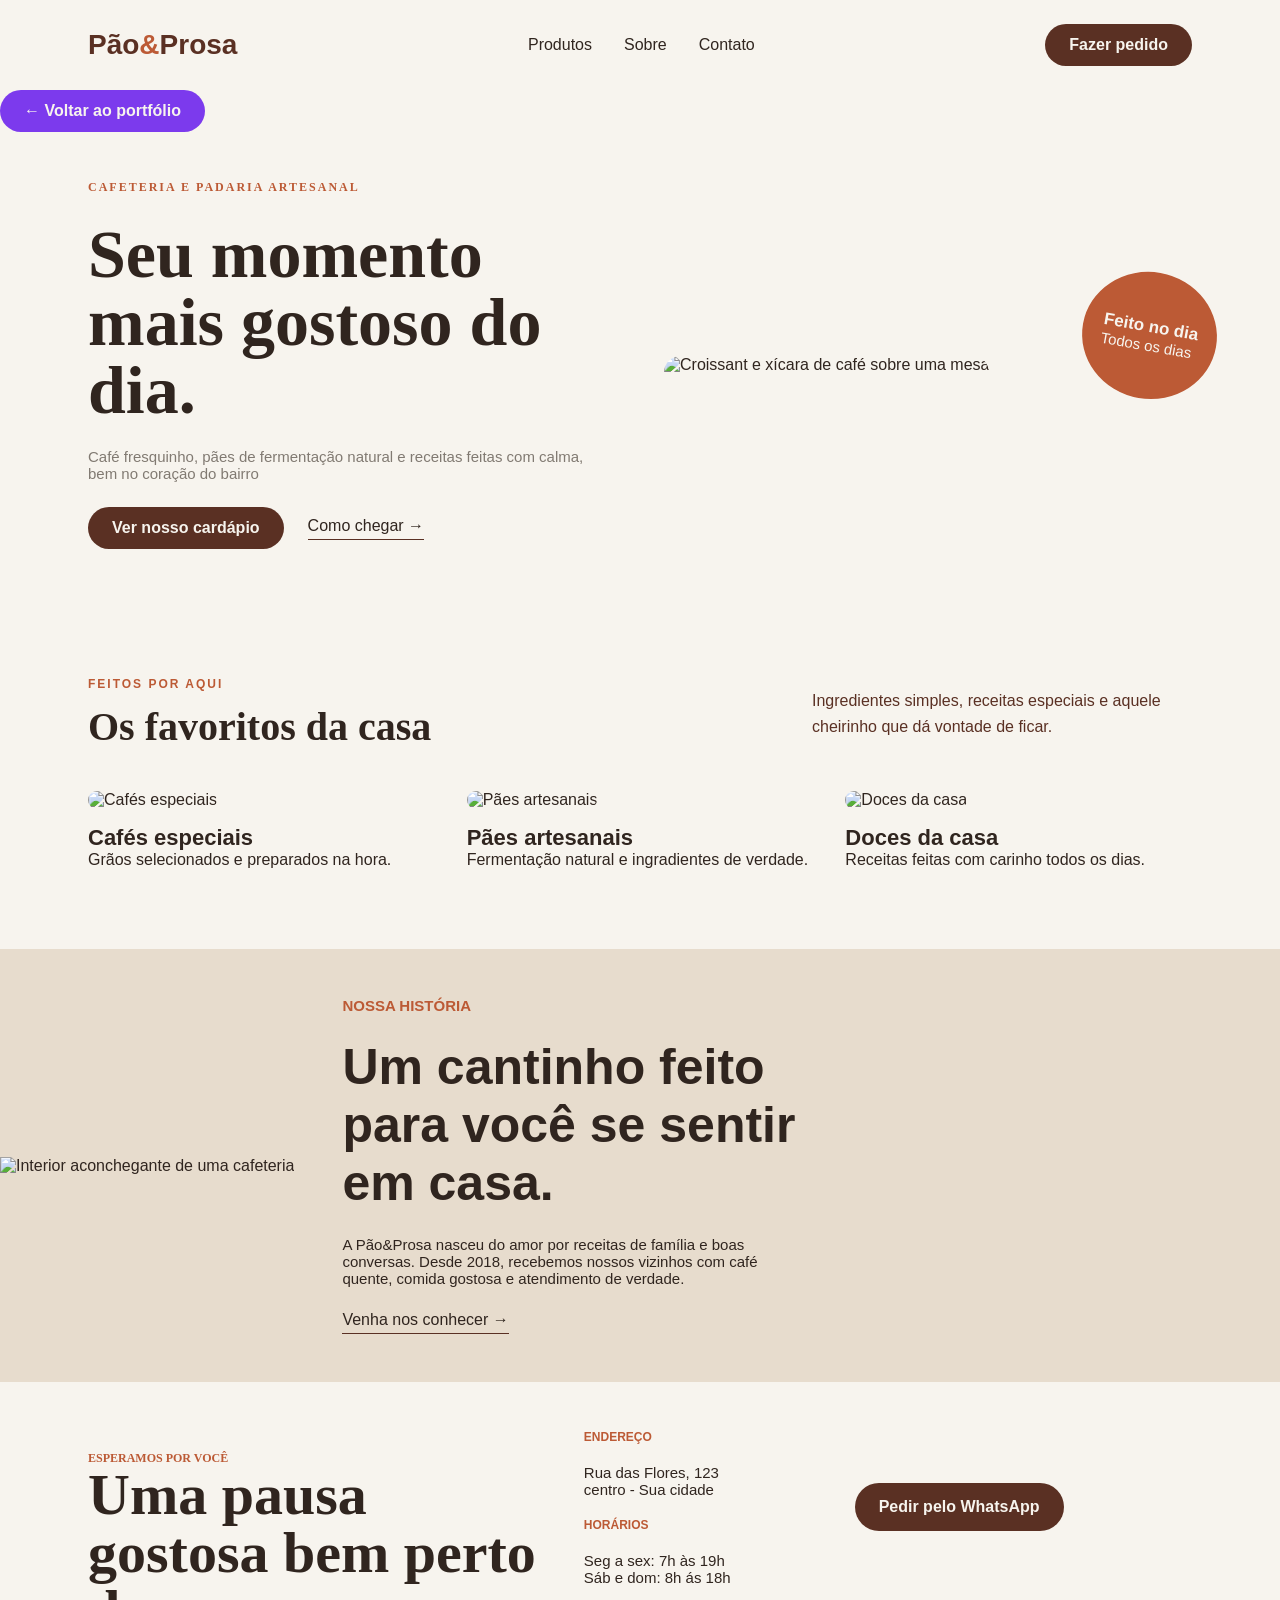
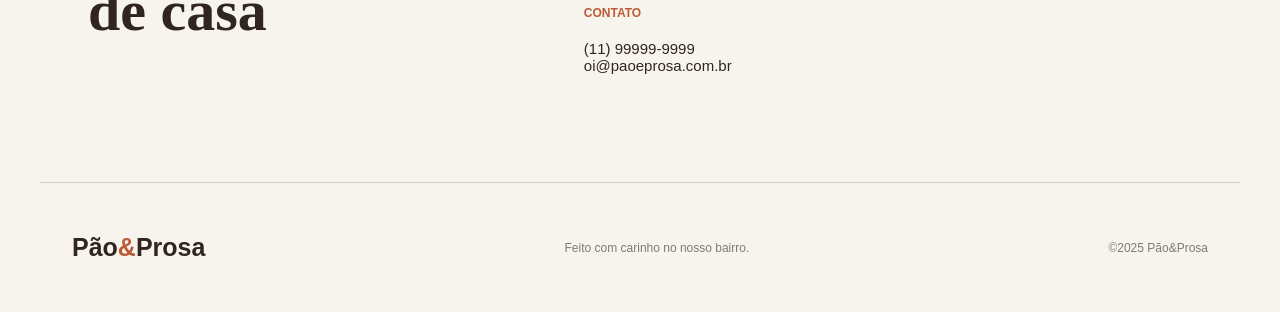
==== Portifolio.Dev/Projetos/Pao&Prosa/index.html @ fa9e968d "Ajuste do email no final do site (responsividade no iphone 13)" ====
<!DOCTYPE html>
<html lang="pt-br">

<head>
    <meta charset="UTF-8">
    <meta name="viewport" content="width=device-width, initial-scale=1.0">
    <title>Pão&Prosa</title>
    <link rel="stylesheet" href="styles.css">
</head>

<body>

    <header class="site-header">

        <a class="logo" href="#inicio">Pão<span>&amp;</span>Prosa</a>
        <!-- logo "pao&prosa" -->
        <nav class="menu">
            <a href="#produtos">Produtos</a>
            <a href="#sobre">Sobre</a>
            <a href="#contato">Contato</a>
            <!-- centro com nomes "Produtos" "Sobre" "Contato" -->
        </nav>
        <a class="botao" href="#produtos">Fazer pedido</a>
        <!-- Botao "Fazer pedido"-->

    </header>

    <main>
        <a href="https://portifoliodevmax.netlify.app" class="botao-voltar">
            ← Voltar ao portfólio
        </a>
        <section class="hero" id="inicio">
            <div class="hero-content">
                <!-- nome menor "Cafeteria e padaria artesanal" -->
                <p class="hero-title">CAFETERIA E PADARIA ARTESANAL</p>
                <!-- texto destaque "Seu momento mais gostoso do dia" -->
                <h1>Seu momento mais gostoso do dia.</h1>
                <!-- texto menor com breve descrição "Café fresquinho, pães de fermentação natural e receitas feitas com calma, bem no coração do bairro"-->
                <p class="hero-descricao">Café fresquinho, pães de fermentação natural e receitas feitas com calma, bem
                    no coração do bairro
                </p>

                <div class="hero-buttons">
                    <!-- botao "Ver nosso cardápio" -->
                    <a class="botao" href="#produtos">Ver nosso cardápio</a>
                    <!-- botao "Como chegar" -->
                    <a class="link-como-chegar" href="#endereco">Como chegar →</a>
                </div>
            </div>

            <!-- foto poster com comida na direita com pequeno circulo escrito "Feitos no dia" e texto um pouco menor "Todos os dias" -->
            <div class="hero-image">
                <img src="https://images.unsplash.com/photo-1731696644139-80c466c6aac9?crop=entropy&cs=tinysrgb&fit=max&fm=jpg&q=85&w=1200"
                    alt="Croissant e xícara de café sobre uma mesa">
                <div class="selo-produto">
                    <span>Feito no dia</span>
                    <p>Todos os dias</p>
                </div>
            </div>
        </section>

        <section class="produtos" id="produtos">
            <div class="produtos-header">
                <div>
                    <!-- pequeno texto "Feitos por aqui"-->
                    <p class="produtos-label">FEITOS POR AQUI</p>
                    <!-- titulo grande "Os favoritos da casa" -->
                    <H2>Os favoritos da casa</H2>
                </div>
                <p class="text-label">Ingredientes simples, receitas especiais e aquele cheirinho que dá vontade de
                    ficar.</p>
            </div>
            <div class="produtos-grid">
                <!-- imagem com texto a baixo "Cafés especiais" e texto menor "Grãos selecionados e preparados na hora." -->
                <div>
                    <img src="https://images.unsplash.com/photo-1613187869034-fa8e42b2ab1c?crop=entropy&cs=tinysrgb&fit=max&fm=jpg&q=80&w=800"
                        alt="Cafés especiais">
                    <h2>Cafés especiais</h2>
                    <p>Grãos selecionados e preparados na hora.</p>
                </div>
                <!-- imagem com texto a baixo "Pães artesanais" e texto menor "Fermentação natural e ingredientes de verdade." -->
                <div>
                    <img src="https://images.unsplash.com/photo-1612737144187-d51c1483225a?crop=entropy&cs=tinysrgb&fit=max&fm=jpg&q=80&w=800"
                        alt="Pães artesanais">
                    <h2>Pães artesanais</h2>
                    <p>Fermentação natural e ingradientes de verdade.</p>
                </div>
                <!-- imagem com texto a baixo "Doces da casa" e texto menor "Receitas feitas com carinho todos os dias." -->
                <div>
                    <img src="https://images.unsplash.com/photo-1731696644139-80c466c6aac9?crop=entropy&cs=tinysrgb&fit=max&fm=jpg&q=80&w=800"
                        alt="Doces da casa">
                    <h2>Doces da casa</h2>
                    <p>Receitas feitas com carinho todos os dias.</p>
                </div>
            </div>

        </section>

        <section class="sobre" id="sobre">
            <!-- imagem grande a esquerda com textos a direita -->
            <img src="https://images.unsplash.com/photo-1689037676470-b72230d5236e?crop=entropy&cs=tinysrgb&fit=max&fm=jpg&q=80&w=1000"
                alt="Interior aconchegante de uma cafeteria">

            <div class="sobre-content">
                <!-- texto pequeno "Nossa história"-->
                <h4>NOSSA HISTÓRIA</h4>
                <!-- texto maior "Um cantinho feito para você se sentir em casa" -->
                <h1>Um cantinho feito <br>para você se sentir <br>em casa.</h1>
                <!-- paragrafo contando a historia "A Pão & Prosa nasceu do amor por receitas de família e boas conversas. Desde 2018, recebemos nossos vizinhos com café quente, comida gostosa e atendimento de verdade."-->
                <p>A Pão&Prosa nasceu do amor por receitas de família e boas conversas. Desde 2018, recebemos nossos
                    vizinhos com café quente, comida gostosa e atendimento de verdade.</p>
                <!-- botao "Venha nos conhecer"-->
                <a href="">Venha nos conhecer →</a>
            </div>
        </section>

        <section class="endereco-box" id="endereco">
            <div class="endereco-text">
                <!-- duas colunas de textos-->
                <!-- texto menor a esquerda "Esperamos por você" -->
                <p>ESPERAMOS POR VOCÊ</p>
                <!-- texto grande "Uma pausa gostosa bem perto de casa" -->
                <H1>Uma pausa <br>gostosa bem perto <br>de casa</H1>
            </div>
            <div class="endereco-content">
                <!-- coluna em lista a direita com endereços, horarios e contato -->
                <h4>ENDEREÇO</h4>
                <!-- endereço "Rua das Flores, 123 Centro — Sua Cidade"-->
                <P>Rua das Flores, 123 <br>centro - Sua cidade</P>
                <!-- horarios "Seg a sex: 7h às 19h Sáb e dom: 8h às 18h"-->
                <h4>HORÁRIOS</h4>
                <P>Seg a sex: 7h às 19h <br>Sáb e dom: 8h ás 18h
                </P>
                <!-- contato "(11) 99999-9999 oi@paoeprosa.com.br"-->
                <h4>CONTATO</h4>
                <p cl>(11) 99999-9999<br>oi@paoeprosa.com.br
                </p>
            </div>
            <div class="endereco-button">
                <!-- botao "Pedir pelo Whatsapp"-->
                <a>Pedir pelo WhatsApp</a>
            </div>
        </section>
    </main>
    <footer class="foot">

        <!-- logo "pão&prosa" -->
        <a href="#inicio">Pão <span>&amp;</span>Prosa</a>
        <!-- texto central menor "Feito com carinho no nosso bairro" -->
        <p>Feito com carinho no nosso bairro.</p>
        <!-- texto menor na direita "@copy 2026 Pão & Prosa"-->
        <p>&copy;2025 Pão&Prosa</p>
    </footer>
</body>

</html>
---- Portifolio.Dev/Projetos/Pao&Prosa/styles.css ----
* {
    margin: 0;
    padding: 0;
    box-sizing: border-box;
}

:root {
    --color-primary: #5A3023;
    --color-background: #F7F4EE;
    --color-text: #30251F;
    --color-accent: #BC5A35;
    --color-white: #FFFFFF;
}

body {
    background-color: var(--color-background);
    color: var(--color-text);
    font-family: Arial, sans-serif;
}

.site-header {
    display: flex;
    align-items: center;
    justify-content: space-between;
    padding: 24px 48px;
    max-width: 1200px;
    margin: 0 auto;
}

.menu {
    display: flex;
    gap: 32px;
}

.menu a {
    text-decoration: none;
    color: var(--color-text);
    font-size: 16px;
    font-weight: 500;
    transition: color 0.3s ease;
}

.menu a:hover {
    color: var(--color-accent);
}

.logo {
    font-size: 28px;
    font-weight: 700;
    color: var(--color-primary);
    text-decoration: none;
}

.logo span {
    color: var(--color-accent);
}

.botao {
    display: inline-block;
    text-decoration: none;
    color: var(--color-background);
    background-color: var(--color-primary);
    padding: 12px 24px;
    border-radius: 24px;
    font-weight: 700;
    transition: background-color 0.3s ease;
}

.botao-voltar {
    display: inline-block;
    text-decoration: none;
    color: var(--color-background);
    background-color: #7c3aed;
    padding: 12px 24px;
    border-radius: 24px;
    font-weight: 700;
    transition: background-color 0.3s ease;

}

.botao:hover {
    background-color: var(--color-accent);
}

.hero {
    display: flex;
    max-width: 1200px;
    margin: 0 auto;
    align-items: center;
    gap: 48px;
    padding: 48px;
}

.hero-content {
    flex: 1;
}

.hero-title {
    display: flex;
    font-weight: 900;
    color: var(--color-accent);
    font-size: 12px;
    font-family: Georgia, serif;
    letter-spacing: 2px;
    position: relative;
    margin: 0 auto 25px;
}

.hero-content h1 {
    font-family: Georgia, serif;
    font-size: 68px;
    line-height: 1;
    margin-bottom: 24px;
}

.hero-descricao {
    font-size: 15px;
    font-weight: 400;
    color: #817a72;
}

.hero-buttons {
    display: flex;
    align-items: center;
    gap: 24px;
    margin-top: 25px;
}

.link-como-chegar {
    color: var(--color-text);
    text-decoration: none;
    border-bottom: 1px solid var(--color-primary);
    padding-bottom: 4px;
    font-weight: 500;
}

.hero-image {
    flex: 1;
    position: relative;
}

.hero-image img {
    width: 100%;
    height: 540px;
    object-fit: cover;
    border-radius: 180px 180px 16px 16px;
}

.selo-produto {
    display: flex;
    flex-direction: column;
    position: absolute;
    bottom: -25px;
    right: -25px;
    color: var(--color-background);
    background-color: var(--color-accent);
    padding: 45px 20px;
    border-radius: 50%;
    font-weight: 700;
    transform: rotate(+10deg);
}

.selo-produto span {
    font-size: 17px;
}

.selo-produto p {
    font-size: 15px;
    font-weight: 400;
}

.produtos {
    max-width: 1200px;
    margin: 0 auto;
    padding: 80px 48px;
}

.produtos-header {
    display: flex;
    justify-content: space-between;
    align-items: center;
}

.produtos-header h2 {
    font-family: Georgia, serif;
    font-size: 40px;
    line-height: 1.2;
}

.text-label {
    color: var(--color-primary);
}

.produtos-label {
    color: var(--color-accent);
    font-size: 12px;
    font-weight: 700;
    letter-spacing: 2px;
    margin-bottom: 12px
}

.produtos-grid {
    display: grid;
    grid-template-columns: repeat(3, 1fr);
    gap: 32px;
}

.produtos-grid img {
    width: 100%;
    height: 350px;
    object-fit: cover;
    border-radius: 16px;
    margin-top: 40px;
}

.produtos-grid h2 {
    font-size: 22px;
    margin-top: 16px;
}


.produtos-header>p {
    max-width: 380px;
    font-size: 16px;
    line-height: 1.6;
}

.produtos-header>div {
    display: flex;
    flex-direction: column;
}

.sobre {
    display: flex;
    align-items: center;
    background-color: #e7dccd;
}

.sobre-content {
    display: flex;
    flex-direction: column;
    gap: 24px;
    padding: 48px
}

.sobre-content h4 {
    font-weight: 600;
    color: var(--color-accent);
    font-size: 15px;
}

.sobre-content h1 {
    font-weight: 800;
    font-size: 50px;
    max-width: 550px;
}

.sobre-content p {
    max-width: 450px;
    font-size: 15px;
}

.sobre-content a {
    color: var(--color-text);
    text-decoration: none;
    border-bottom: 1px solid var(--color-primary);
    padding-bottom: 4px;
    font-weight: 500;
    width: fit-content;
}

.endereco-box {
    display: flex;
    max-width: 1200px;
    margin: 0 auto;
    align-items: center;
    gap: 48px;
    padding: 48px;
}

.endereco-text p {
    font-weight: 600;
    color: var(--color-accent);
    font-size: 12px;
    font-family: Georgia, serif;
}

.endereco-text h1 {
    font-family: Georgia, serif;
    font-size: 58px;
    line-height: 1;
    margin-bottom: 24px;
}

.endereco-content {
    font-size: 15px;
    display: flex;
    flex-direction: column;
    gap: 10px;
}

.endereco-content h4 {
    font-weight: 700;
    font-size: 12px;
    color: var(--color-accent);
}

.endereco-content p {
    display: flex;
    padding: 10px 0;
    font-size: 15px;
}

.endereco-button a {
    display: inline-block;
    max-width: 450px;
    text-decoration: none;
    color: var(--color-background);
    background-color: var(--color-primary);
    padding: 15px 24px;
    border-radius: 24px;
    font-weight: 700;
    position: relative;
    left: 75px;
    top: -50px;
}

.foot {
    max-width: 1200px;
    display: flex;
    justify-content: space-between;
    align-items: center;
    margin: 50px auto;
    padding: 0 32px;
    padding-top: 50px;
    border-top: 1px solid #d8cec2;
}

.foot a {
    display: flex;
    font-size: 25px;
    font-weight: 600;
    color: var(--color-text);
    text-decoration: none;
}

.foot span {
    color: var(--color-accent);
}

.foot p {
    font-size: 12px;
    color: #817a72;
}

@media (max-width: 768px) {

    img {
        max-width: 100%;
        height: auto;
    }

    .site-header {
        flex-direction: column;
        align-items: center;
        gap: 20px;
    }

    .hero {
        flex-direction: column;
    }

    .produtos-header {
        flex-direction: column;
    }

    .produtos-grid {
        grid-template-columns: 1fr;
    }

    .produtos-grid img {
        width: 100%;
        height: 350px;
        object-fit: cover;
        object-position: center 90%;
        border-radius: 16px;
    }

    .sobre {
        flex-direction: column;
    }

    .endereco-box {
        flex-direction: column;
    }

    .endereco-button a {
        position: static;
    }

    .foot {
        flex-direction: column;
    }
}
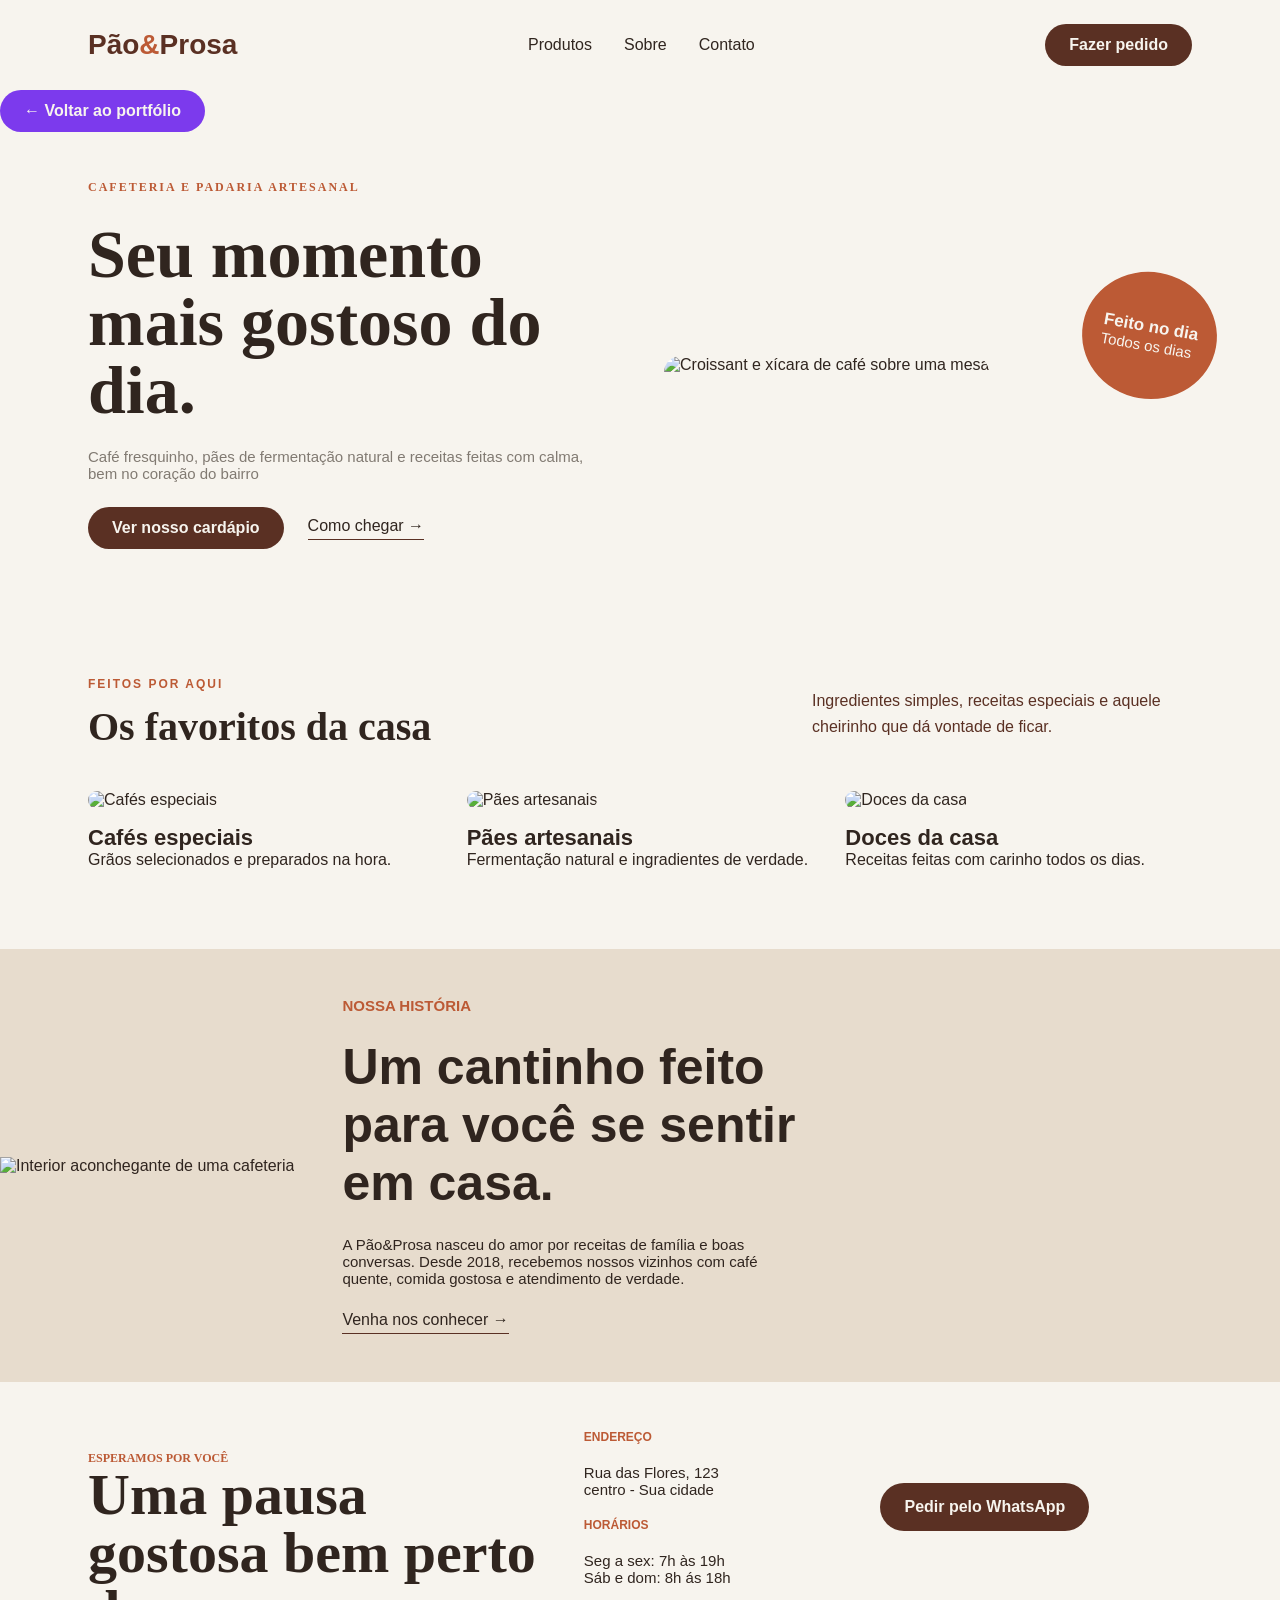
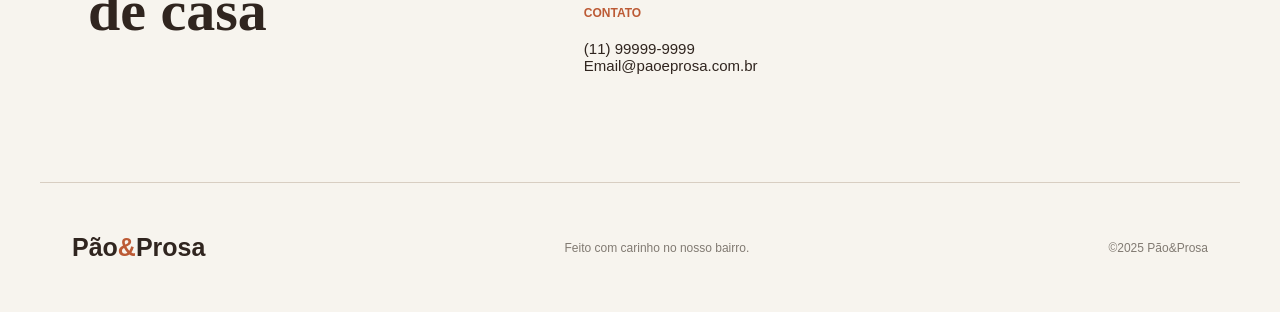
==== commit 61d97327: "." ====
--- a/Portifolio.Dev/Projetos/Pao&Prosa/index.html
+++ b/Portifolio.Dev/Projetos/Pao&Prosa/index.html
@@ -133,7 +133,10 @@
                 </P>
                 <!-- contato "(11) 99999-9999 oi@paoeprosa.com.br"-->
                 <h4>CONTATO</h4>
-                <p cl>(11) 99999-9999<br>oi@paoeprosa.com.br
+                <p>
+                    (11) 99999-9999
+                    <br>
+                    Email@paoeprosa.com.br
                 </p>
             </div>
             <div class="endereco-button">
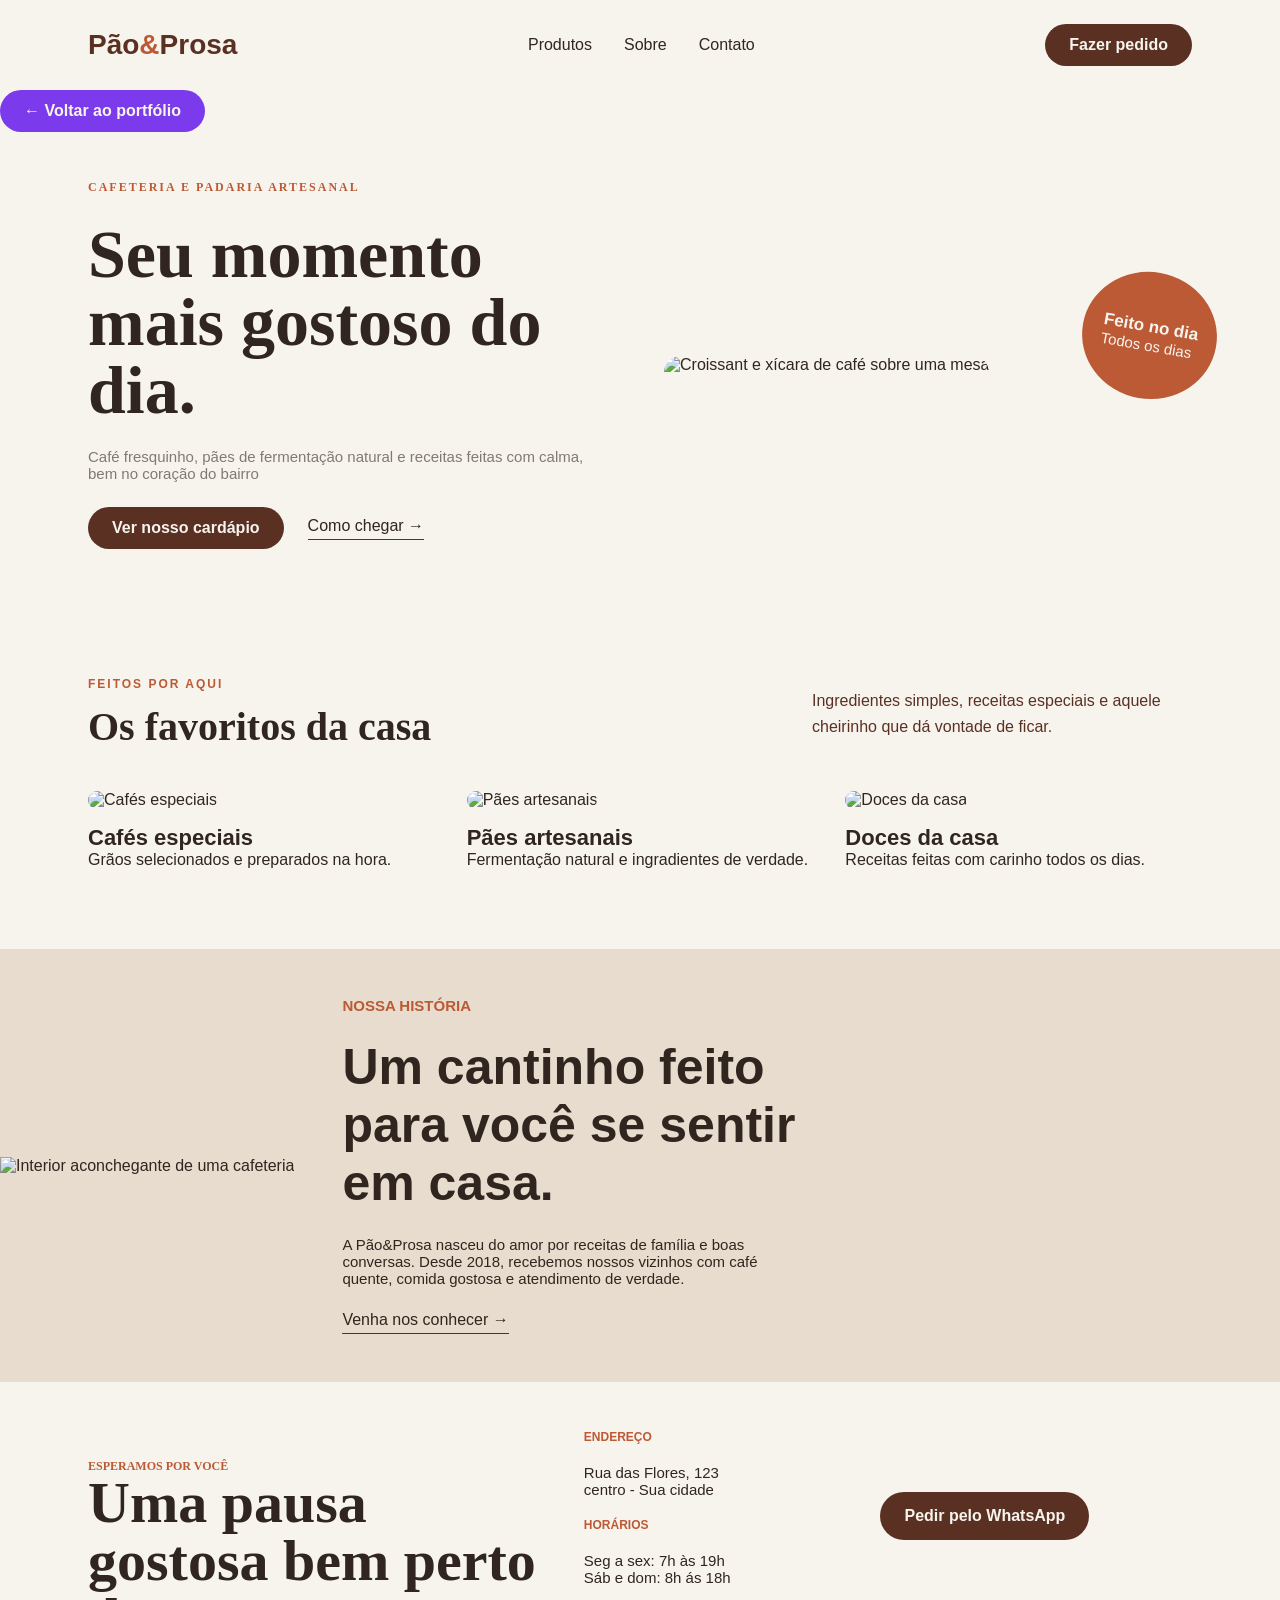
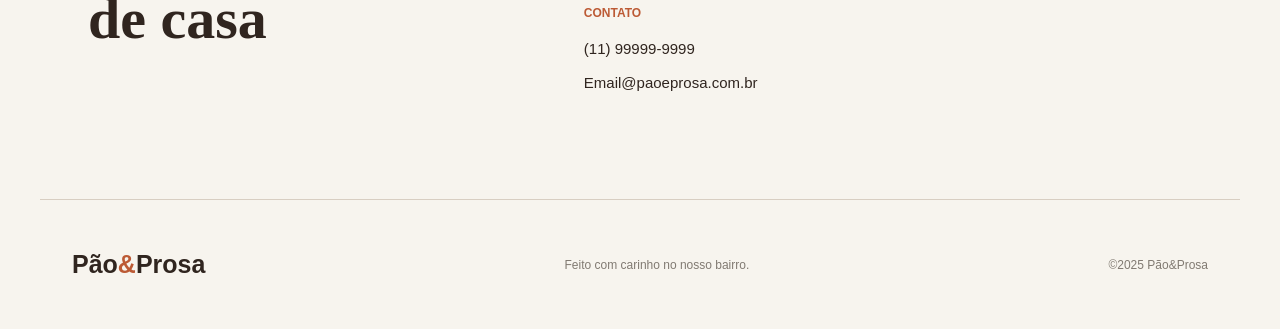
==== commit 0f024600: "." ====
--- a/Portifolio.Dev/Projetos/Pao&Prosa/index.html
+++ b/Portifolio.Dev/Projetos/Pao&Prosa/index.html
@@ -131,11 +131,11 @@
                 <h4>HORÁRIOS</h4>
                 <P>Seg a sex: 7h às 19h <br>Sáb e dom: 8h ás 18h
                 </P>
-                <!-- contato "(11) 99999-9999 oi@paoeprosa.com.br"-->
+                <!-- contato "(11) 99999-9999 Email@paoeprosa.com.br"-->
                 <h4>CONTATO</h4>
-                <p>
+                <p class="contato-content">
                     (11) 99999-9999
-                    <br>
+                    <br><br>
                     Email@paoeprosa.com.br
                 </p>
             </div>
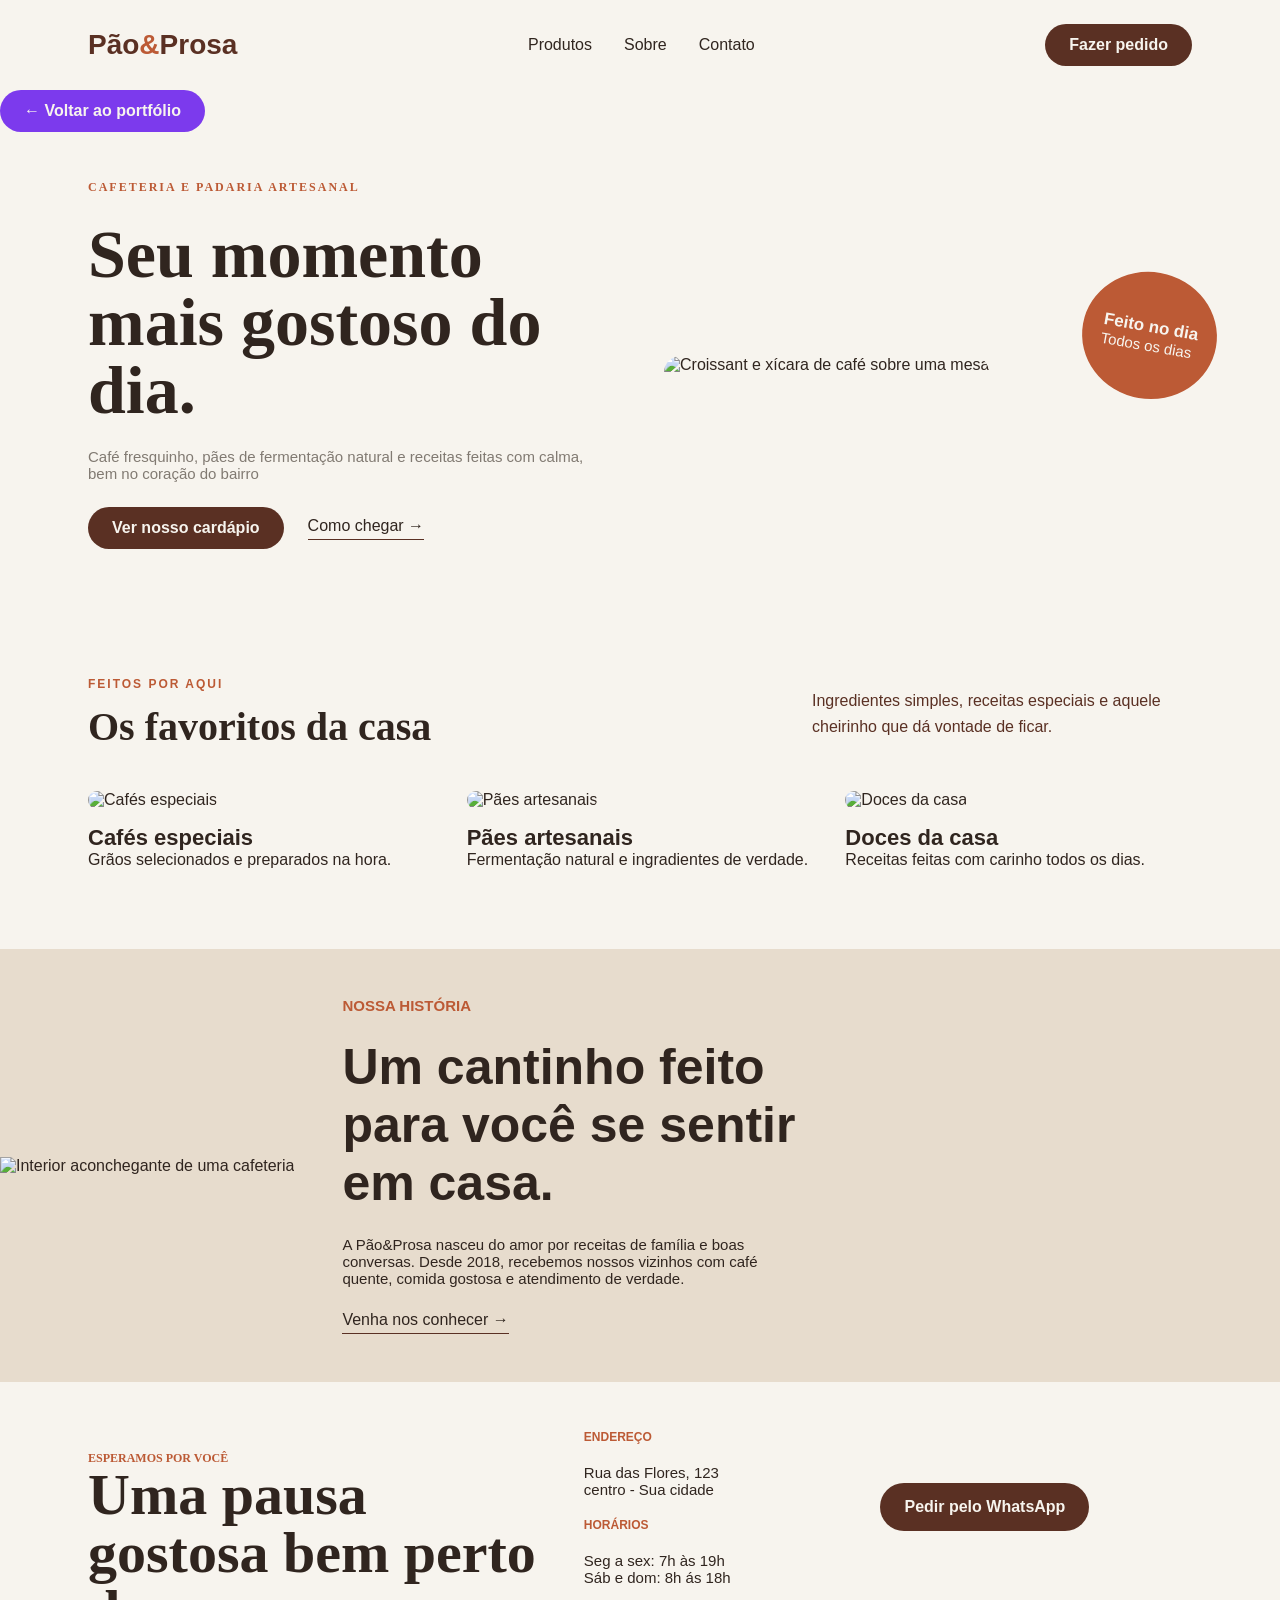
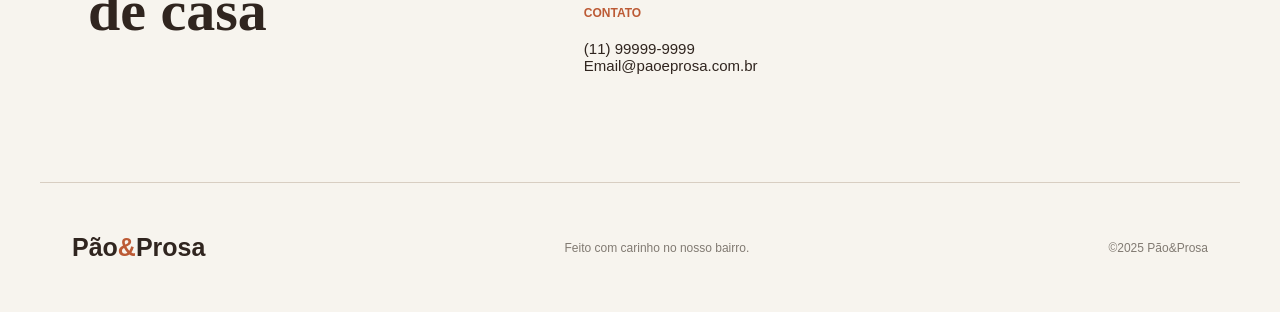
==== commit c8672004: "," ====
--- a/Portifolio.Dev/Projetos/Pao&Prosa/index.html
+++ b/Portifolio.Dev/Projetos/Pao&Prosa/index.html
@@ -135,7 +135,7 @@
                 <h4>CONTATO</h4>
                 <p class="contato-content">
                     (11) 99999-9999
-                    <br><br>
+                    <br>
                     Email@paoeprosa.com.br
                 </p>
             </div>
--- a/Portifolio.Dev/Projetos/Pao&Prosa/styles.css
+++ b/Portifolio.Dev/Projetos/Pao&Prosa/styles.css
@@ -398,6 +398,11 @@
         position: static;
     }
 
+    .contato-content p {
+        display: flex;
+        flex-direction: column;
+    }
+
     .foot {
         flex-direction: column;
     }
